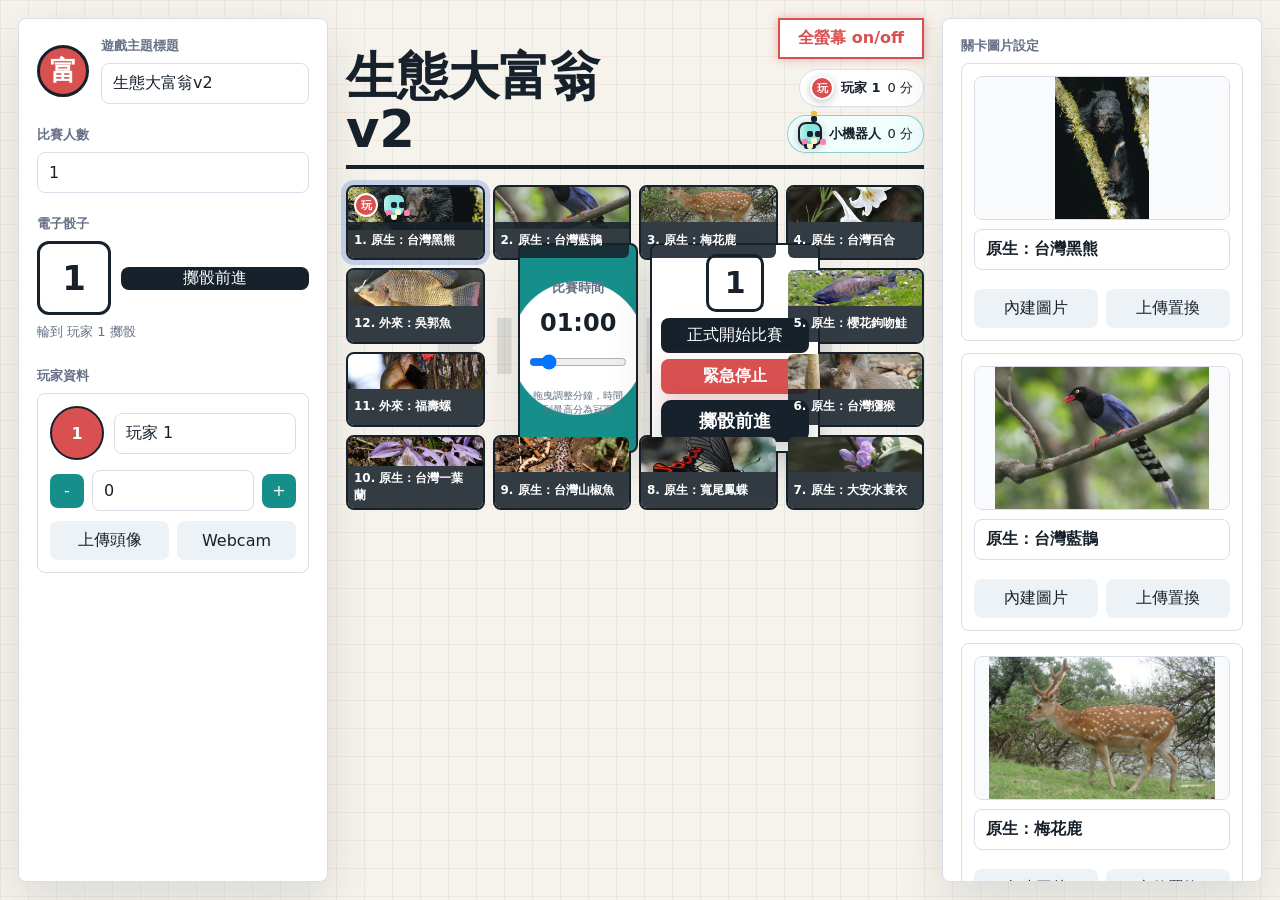
==== v2/index.html @ 262078e8 "Add mechanical robot step sound" ====
<!doctype html>
<html lang="zh-Hant">
  <head>
    <meta charset="UTF-8" />
    <meta name="viewport" content="width=device-width, initial-scale=1.0" />
    <title>生態大富翁v2</title>
    <link rel="stylesheet" href="styles.css?v=20260528-v2-robot-sound" />
  </head>
  <body>
    <div class="app">
      <aside class="setup-panel">
        <div class="title-row">
          <span class="mark">富</span>
          <div>
            <label for="gameTitle">遊戲主題標題</label>
            <input id="gameTitle" type="text" value="生態大富翁v2" maxlength="24" />
          </div>
        </div>

        <div class="control-block">
          <label for="playerCount">比賽人數</label>
          <input id="playerCount" type="number" min="1" max="8" value="1" />
        </div>

        <div class="control-block">
          <label>電子骰子</label>
          <div class="dice-box">
            <div id="diceFace" class="dice-face">1</div>
            <button id="rollDice" type="button">擲骰前進</button>
          </div>
          <p id="turnText" class="hint">輪到第 1 位玩家</p>
        </div>

        <div class="control-block">
          <div class="section-heading">玩家資料</div>
          <div id="playersList" class="players-list"></div>
        </div>
      </aside>

      <main class="game-area">
        <header class="game-header">
          <h1 id="displayTitle">生態大富翁v2</h1>
          <div class="game-header-tools">
            <button id="fullscreenToggle" class="fullscreen-toggle" type="button">全螢幕 on/off</button>
            <div id="leaderboard" class="leaderboard"></div>
          </div>
        </header>

        <section id="board" class="board" aria-label="大富翁棋盤">
          <div class="match-control" aria-label="比賽控制">
            <div class="timer-wheel" id="timerWheel">
              <label for="matchMinutes">比賽時間</label>
              <strong id="timerText">01:00</strong>
              <input id="matchMinutes" type="range" min="1" max="30" value="1" />
              <span id="timerHint">拖曳調整分鐘，時間到最高分為冠軍</span>
            </div>
            <div class="center-dice">
              <div id="centerDiceFace" class="center-dice-face">1</div>
              <button id="startMatch" type="button">正式開始比賽</button>
              <button id="emergencyStop" type="button">緊急停止</button>
              <button id="centerRollDice" type="button">擲骰前進</button>
            </div>
          </div>
        </section>
      </main>

      <aside class="stage-panel">
        <div class="section-heading">關卡圖片設定</div>
        <div id="stageEditor" class="stage-editor"></div>
      </aside>
    </div>

    <dialog id="cameraDialog">
      <div class="camera-panel">
        <div class="dialog-title">拍攝玩家大頭照</div>
        <video id="cameraPreview" autoplay playsinline></video>
        <canvas id="avatarCanvas" width="240" height="240"></canvas>
        <div class="dialog-actions">
          <button id="closeCamera" type="button">取消</button>
          <button id="captureAvatar" type="button">拍照使用</button>
        </div>
      </div>
    </dialog>

    <script src="app.js?v=20260528-v2-robot-sound"></script>
  </body>
</html>
---- v2/styles.css ----
:root {
  --ink: #17212b;
  --muted: #667085;
  --line: #d8dee8;
  --paper: #fffdf8;
  --panel: #ffffff;
  --teal: #168f8b;
  --red: #d85050;
  --yellow: #f3bd32;
  --green: #3f9f67;
  --blue: #3f72d8;
  --shadow: 0 18px 50px rgba(22, 33, 43, 0.12);
}

* {
  box-sizing: border-box;
}

body {
  margin: 0;
  min-height: 100vh;
  color: var(--ink);
  font-family: "Microsoft JhengHei", "PingFang TC", system-ui, sans-serif;
  background:
    linear-gradient(90deg, rgba(22, 143, 139, 0.08) 1px, transparent 1px),
    linear-gradient(rgba(216, 80, 80, 0.08) 1px, transparent 1px),
    #f6f3ec;
  background-size: 28px 28px;
}

button,
input,
select {
  font: inherit;
}

button {
  border: 0;
  border-radius: 8px;
  color: #fff;
  background: var(--ink);
  cursor: pointer;
}

button:hover {
  filter: brightness(1.08);
}

label,
.section-heading,
.dialog-title {
  display: block;
  margin-bottom: 8px;
  color: var(--muted);
  font-size: 13px;
  font-weight: 700;
}

input,
select {
  width: 100%;
  border: 1px solid var(--line);
  border-radius: 8px;
  padding: 10px 11px;
  color: var(--ink);
  background: #fff;
}

.app {
  display: grid;
  grid-template-columns: minmax(240px, 310px) minmax(0, 1fr) minmax(260px, 320px);
  gap: 18px;
  min-height: 100vh;
  padding: 18px;
}

.setup-panel,
.stage-panel {
  min-width: 0;
  overflow: auto;
  max-height: calc(100vh - 36px);
  border: 1px solid var(--line);
  border-radius: 8px;
  padding: 18px;
  background: var(--panel);
  box-shadow: var(--shadow);
}

.title-row {
  display: grid;
  grid-template-columns: 52px 1fr;
  gap: 12px;
  align-items: center;
}

.mark {
  display: grid;
  place-items: center;
  width: 52px;
  height: 52px;
  border: 3px solid var(--ink);
  border-radius: 50%;
  color: #fff;
  font-size: 27px;
  font-weight: 900;
  background: var(--red);
}

.control-block {
  margin-top: 22px;
}

.stepper {
  display: grid;
  grid-template-columns: 42px 1fr 42px;
  gap: 8px;
}

.dice-box {
  display: grid;
  grid-template-columns: 74px 1fr;
  gap: 10px;
  align-items: center;
}

.dice-face {
  display: grid;
  place-items: center;
  aspect-ratio: 1;
  border: 3px solid var(--ink);
  border-radius: 12px;
  font-size: 34px;
  font-weight: 900;
  background: #fff;
}

.dice-face.rolling,
.center-dice-face.rolling {
  animation: diceRolling 0.14s linear infinite;
}

.dice-face.result-pop,
.center-dice-face.result-pop {
  animation: diceResultPop 0.38s ease-out;
}

.hint {
  min-height: 22px;
  margin: 8px 0 0;
  color: var(--muted);
  font-size: 13px;
}

.players-list,
.stage-editor {
  display: grid;
  gap: 12px;
}

.player-card,
.stage-card {
  min-width: 0;
  border: 1px solid var(--line);
  border-radius: 8px;
  padding: 12px;
  background: #fff;
}

.player-top {
  display: grid;
  grid-template-columns: 54px 1fr;
  gap: 10px;
  align-items: center;
}

.avatar {
  display: grid;
  place-items: center;
  width: 54px;
  height: 54px;
  overflow: hidden;
  border: 2px solid var(--ink);
  border-radius: 50%;
  color: #fff;
  font-weight: 900;
  background: var(--blue);
}

.avatar img {
  width: 100%;
  height: 100%;
  object-fit: cover;
  object-position: center 32%;
}

.player-actions,
.score-row,
.image-actions {
  display: grid;
  grid-template-columns: minmax(0, 1fr) minmax(0, 1fr);
  gap: 8px;
  margin-top: 10px;
}

.player-actions button,
.image-actions button {
  padding: 9px;
  color: var(--ink);
  background: #edf2f7;
}

.score-row {
  grid-template-columns: 34px 1fr 34px;
  align-items: center;
}

.score-row button {
  height: 34px;
  background: var(--teal);
}

.game-area {
  display: grid;
  grid-template-rows: auto 1fr;
  gap: 16px;
  min-width: 0;
}

.game-header {
  display: flex;
  gap: 16px;
  align-items: end;
  justify-content: space-between;
  min-height: 78px;
  border-bottom: 4px solid var(--ink);
}

.game-header-tools {
  display: grid;
  gap: 10px;
  justify-items: end;
  margin-bottom: 12px;
}

.fullscreen-toggle {
  border: 2px solid var(--red);
  border-radius: 0;
  padding: 8px 18px;
  color: var(--red);
  font-weight: 900;
  background: #fff;
  box-shadow: 0 0 10px rgba(216, 80, 80, 0.38);
}

body.fullscreen-mode .app {
  grid-template-columns: minmax(0, 1fr);
  min-height: 100vh;
  padding: 18px;
}

body.fullscreen-mode .setup-panel,
body.fullscreen-mode .stage-panel {
  display: none;
}

body.fullscreen-mode .game-area {
  width: min(100%, calc((100vh - 132px) * 16 / 9));
  justify-self: center;
}

body.fullscreen-mode .board {
  width: min(100%, calc((100vh - 132px) * 16 / 9));
  max-width: none;
  max-height: calc(100vh - 132px);
}

h1 {
  margin: 0 0 8px;
  font-size: clamp(28px, 4vw, 54px);
  line-height: 1.05;
}

.leaderboard {
  display: flex;
  flex-wrap: wrap;
  gap: 8px;
  justify-content: flex-end;
}

.leader-pill {
  display: flex;
  gap: 7px;
  align-items: center;
  border: 1px solid var(--line);
  border-radius: 999px;
  padding: 6px 10px;
  font-size: 13px;
  background: #fff;
}

.leader-pill.rank-up {
  border-color: rgba(243, 189, 50, 0.9);
  box-shadow: 0 0 0 3px rgba(243, 189, 50, 0.2);
  animation: leaderboardJump 0.56s ease-out;
}

.leader-pill.champion {
  border-color: var(--yellow);
  box-shadow: 0 0 0 3px rgba(243, 189, 50, 0.22);
}

.champion-gif {
  display: inline-grid;
  place-items: center;
  border-radius: 999px;
  padding: 3px 8px;
  color: #6b3d00;
  font-size: 12px;
  font-weight: 900;
  background: linear-gradient(135deg, #ffe27a, #fff6c7, #f3bd32);
  animation: crownPulse 0.9s ease-in-out infinite alternate;
}

.match-control {
  position: relative;
  z-index: 1;
  display: grid;
  grid-template-columns: minmax(120px, 170px) minmax(170px, 240px);
  gap: 12px;
  align-items: stretch;
  grid-column: 2 / 4;
  grid-row: 2 / 4;
  place-self: center;
  max-width: 430px;
  width: min(82%, 430px);
}

.timer-wheel,
.center-dice {
  display: grid;
  gap: 6px;
  align-content: center;
  justify-items: center;
  border: 2px solid var(--ink);
  border-radius: 8px;
  padding: 9px;
  background: #fff;
  box-shadow: var(--shadow);
}

.timer-wheel {
  --timer-angle: 360deg;
  background:
    radial-gradient(circle at center, #fff 0 56%, transparent 57%),
    conic-gradient(var(--teal) var(--timer-angle), #edf2f7 0);
}

.timer-wheel.danger {
  background:
    radial-gradient(circle at center, #fff 0 56%, transparent 57%),
    conic-gradient(var(--red) var(--timer-angle), #fde8e8 0);
  box-shadow: 0 0 0 4px rgba(216, 80, 80, 0.16), var(--shadow);
}

.timer-wheel.critical {
  animation: dangerPulse 0.72s ease-in-out infinite alternate;
}

.timer-wheel strong {
  font-size: 24px;
  line-height: 1;
}

.timer-wheel input {
  width: min(150px, 100%);
}

.timer-wheel span {
  color: var(--muted);
  font-size: 10px;
  text-align: center;
}

.center-dice-face {
  display: grid;
  place-items: center;
  width: 58px;
  height: 58px;
  border: 3px solid var(--ink);
  border-radius: 10px;
  color: var(--ink);
  font-size: 30px;
  font-weight: 900;
  background: #fff;
}

.center-dice button {
  width: 100%;
  padding: 7px 10px;
}

#centerRollDice {
  min-height: 42px;
  border-radius: 10px;
  font-size: 18px;
  font-weight: 900;
  background: var(--ink);
  box-shadow: 0 10px 24px rgba(23, 33, 43, 0.22);
}

#centerRollDice:disabled {
  background: var(--ink);
}

#emergencyStop {
  color: #fff;
  font-weight: 900;
  background: var(--red);
  box-shadow: 0 10px 24px rgba(216, 80, 80, 0.28);
}

#emergencyStop:disabled {
  background: var(--red);
}

.center-dice button:disabled {
  cursor: not-allowed;
  opacity: 1;
  filter: none;
}

.board {
  position: relative;
  display: grid;
  grid-template-columns: repeat(4, minmax(0, 1fr));
  grid-template-rows: repeat(4, minmax(74px, 1fr));
  gap: 8px;
  align-self: start;
  aspect-ratio: 16 / 9;
  width: 100%;
  max-width: min(100%, calc((100vh - 170px) * 16 / 9));
  min-height: 0;
  max-height: calc(100vh - 170px);
  justify-self: center;
}

.board::before {
  content: "RICHMAN";
  grid-column: 2 / 4;
  grid-row: 2 / 4;
  place-self: center;
  color: rgba(23, 33, 43, 0.1);
  font-size: clamp(38px, 6vw, 82px);
  font-weight: 900;
  letter-spacing: 0;
  pointer-events: none;
}

.tile {
  position: relative;
  display: grid;
  grid-template-rows: minmax(0, 1fr) auto;
  align-self: stretch;
  min-width: 0;
  min-height: 0;
  overflow: hidden;
  border: 2px solid var(--ink);
  border-radius: 8px;
  background: var(--paper);
}

.tile.start {
  background: #ffe8b2;
}

.tile.special {
  box-shadow: inset 0 0 0 4px rgba(255, 255, 255, 0.58);
}

.tile.special::after {
  content: "";
  position: absolute;
  z-index: 0;
  inset: 0;
  pointer-events: none;
  background: linear-gradient(135deg, rgba(255, 255, 255, 0.32), transparent 38%);
}

.tile > * {
  position: relative;
  z-index: 1;
}

.tile.blind-box {
  border-color: #e46a92;
  background: #fff7fb;
  box-shadow:
    inset 0 0 0 4px rgba(255, 255, 255, 0.68),
    0 0 0 4px rgba(228, 106, 146, 0.18),
    0 14px 32px rgba(228, 106, 146, 0.16);
}

.tile.blind-box::before {
  content: "";
  position: absolute;
  z-index: 1;
  inset: 0;
  pointer-events: none;
  background:
    radial-gradient(circle at 50% 42%, rgba(255, 255, 255, 0.72), transparent 31%),
    radial-gradient(circle at 21% 18%, rgba(255, 255, 255, 0.66), transparent 16%),
    radial-gradient(circle at 82% 24%, rgba(243, 189, 50, 0.5), transparent 15%),
    linear-gradient(135deg, rgba(228, 106, 146, 0.22), transparent 52%);
  animation: blindBoxGlow 1.45s ease-in-out infinite alternate;
}

.tile.blind-box::after {
  content: "";
  position: absolute;
  z-index: 2;
  inset: 10px;
  pointer-events: none;
  border-radius: 12px;
  background:
    radial-gradient(circle at 24% 26%, #fff6c7 0 3px, transparent 4px),
    radial-gradient(circle at 72% 20%, #ffffff 0 3px, transparent 4px),
    radial-gradient(circle at 76% 64%, #ffe0ef 0 4px, transparent 5px),
    radial-gradient(circle at 31% 72%, #ffffff 0 2px, transparent 3px);
  opacity: 0.82;
  animation: blindBoxSparkles 1.35s ease-in-out infinite alternate;
}

.tile.active {
  outline: 5px solid rgba(63, 114, 216, 0.26);
}

.tile.landing {
  transform: scale(1.04);
  box-shadow: 0 0 0 6px rgba(243, 189, 50, 0.24), 0 14px 34px rgba(243, 189, 50, 0.34);
  animation: landingFlash 0.65s ease-out;
}

.tile.landing .tile-name {
  background: linear-gradient(90deg, rgba(243, 189, 50, 0.98), rgba(216, 80, 80, 0.9));
}

.tile img {
  width: 100%;
  height: 100%;
  min-height: 0;
  object-fit: cover;
  object-position: center center;
  background: #111827;
  transition: transform 0.2s ease;
}

.tile-name {
  position: relative;
  z-index: 4;
  display: grid;
  grid-template-columns: minmax(0, 1fr) auto;
  gap: 5px;
  align-items: center;
  min-height: 36px;
  padding: 4px 6px;
  color: #fff;
  font-size: 12px;
  font-weight: 800;
  background: rgba(23, 33, 43, 0.88);
}

.tile-badge {
  display: inline-flex;
  align-items: center;
  justify-content: center;
  gap: 4px;
  min-width: 34px;
  border-radius: 999px;
  padding: 3px 7px;
  color: var(--ink);
  font-size: 11px;
  line-height: 1;
  background: #fff;
}

.tile-badge.blind {
  color: #7a2450;
  border: 1px solid rgba(255, 255, 255, 0.72);
  background: linear-gradient(135deg, #ffe0ef, #fff6c7);
  box-shadow: 0 4px 12px rgba(122, 36, 80, 0.18);
}

.tile-badge.blind::before {
  content: "";
  width: 4px;
  height: 4px;
  flex: 0 0 auto;
  background: #fff6c7;
  image-rendering: pixelated;
  box-shadow:
    0 -8px 0 #fff6c7,
    -4px -4px 0 #fff6c7,
    4px -4px 0 #fff6c7,
    -8px 0 0 #7a2450,
    -4px 0 0 #e46a92,
    0 0 0 #fff6c7,
    4px 0 0 #e46a92,
    8px 0 0 #7a2450,
    -8px 4px 0 #7a2450,
    -4px 4px 0 #e46a92,
    0 4px 0 #fff6c7,
    4px 4px 0 #e46a92,
    8px 4px 0 #7a2450,
    -4px 8px 0 #7a2450,
    0 8px 0 #7a2450,
    4px 8px 0 #7a2450;
  animation: pixelBlindBoxGif 0.72s steps(2, end) infinite;
}

.tokens {
  position: absolute;
  z-index: 5;
  top: 6px;
  left: 6px;
  right: 6px;
  display: flex;
  flex-wrap: wrap;
  gap: 4px;
}

.token {
  position: relative;
  z-index: 1;
  display: grid;
  place-items: center;
  width: 24px;
  height: 24px;
  border: 2px solid #fff;
  border-radius: 50%;
  color: #fff;
  font-size: 11px;
  font-weight: 900;
  box-shadow: 0 2px 8px rgba(0, 0, 0, 0.24);
}

.token.robot-token {
  display: inline-flex;
  align-items: center;
  justify-content: center;
  overflow: visible;
  border-color: var(--ink);
  border-width: 2px;
  border-radius: 8px;
  color: transparent;
  font-size: 0;
  image-rendering: pixelated;
  background:
    linear-gradient(90deg, rgba(255, 255, 255, 0.46), transparent 36%),
    #8de5df !important;
  box-shadow:
    inset 0 -3px 0 rgba(31, 126, 124, 0.24),
    0 2px 8px rgba(0, 0, 0, 0.24);
}

.token.robot-token::before {
  content: "";
  width: 6px;
  height: 6px;
  border-radius: 2px;
  background: var(--ink);
  box-shadow:
    8px 0 0 var(--ink),
    -5px 8px 0 #ff7fb3,
    13px 8px 0 #ff7fb3,
    4px 7px 0 #fff6c7,
    4px -15px 0 var(--ink),
    4px -20px 0 #f4be37;
  animation: robotFaceGif 1.2s steps(2, end) infinite;
}

.token.robot-token::after {
  content: "";
  position: absolute;
  left: 7px;
  right: 7px;
  bottom: -5px;
  height: 5px;
  border-radius: 0 0 4px 4px;
  background: #fff6c7;
  box-shadow:
    -3px 0 0 var(--ink),
    3px 0 0 var(--ink);
}

.token.walking {
  animation: tokenWalk 0.26s ease-in-out infinite alternate;
}

.token.robot-token.walking {
  animation: robotTokenWalk 0.34s steps(2, end) infinite;
}

.leader-pill.robot-leader {
  border-color: rgba(22, 143, 139, 0.44);
  background: #f0fffd;
}

.leader-pill.robot-leader .robot-token {
  animation: leaderboardRobotGif 0.82s steps(2, end) infinite;
}

.champion-spotlight {
  position: absolute;
  z-index: 5;
  inset: 0;
  display: grid;
  place-items: center;
  pointer-events: none;
  background: radial-gradient(circle at center, rgba(255, 255, 255, 0.84), rgba(255, 255, 255, 0.18) 46%, transparent 68%);
  animation: championSpotlightFade 3.8s ease-in-out forwards;
}

.event-card-layer {
  position: absolute;
  z-index: 6;
  inset: 0;
  display: grid;
  place-items: center;
  pointer-events: none;
  background: radial-gradient(circle at center, rgba(255, 255, 255, 0.78), rgba(255, 255, 255, 0.18) 50%, transparent 70%);
}

.event-card-layer.leaving {
  animation: eventLayerExit 0.26s ease-in forwards;
}

.event-card {
  display: grid;
  gap: 8px;
  justify-items: center;
  width: min(78%, 360px);
  border: 4px solid var(--ink);
  border-radius: 8px;
  padding: 20px 22px;
  color: var(--ink);
  text-align: center;
  background: #fff;
  box-shadow: 0 24px 60px rgba(23, 33, 43, 0.28);
  animation: eventCardFlip 0.52s cubic-bezier(0.2, 1.2, 0.28, 1) both;
}

.event-card-layer.bonus .event-card,
.event-card-layer.lucky .event-card {
  background: linear-gradient(135deg, #fff8cc, #fff, #dff8eb);
}

.event-card-layer.trap .event-card {
  background: linear-gradient(135deg, #ffe3e3, #fff, #f7d7d7);
}

.event-card-layer.swap .event-card,
.event-card-layer.mystery .event-card {
  background: linear-gradient(135deg, #e6fbfb, #fff, #eaf0ff);
}

.event-card span {
  border-radius: 999px;
  padding: 4px 10px;
  color: #fff;
  font-size: 12px;
  font-weight: 900;
  background: var(--ink);
}

.event-card strong {
  font-size: clamp(25px, 4vw, 42px);
  line-height: 1.05;
}

.event-card p,
.champion-card p {
  margin: 0;
  color: var(--muted);
  font-size: 14px;
  font-weight: 800;
}

.champion-card {
  position: relative;
  display: grid;
  gap: 10px;
  justify-items: center;
  min-width: 230px;
  border: 4px solid var(--ink);
  border-radius: 8px;
  padding: 20px 26px;
  color: var(--ink);
  background: linear-gradient(135deg, #fff8cc, #ffffff 48%, #ffe27a);
  box-shadow: 0 24px 60px rgba(23, 33, 43, 0.28);
  animation: championCardPop 0.72s cubic-bezier(0.2, 1.4, 0.32, 1) both;
}

.champion-card.winner-bounce {
  animation:
    championCardPop 0.72s cubic-bezier(0.2, 1.4, 0.32, 1) both,
    winnerCardBounce 1.25s ease-in-out 0.72s 2;
}

.winner-badge {
  position: absolute;
  top: -22px;
  right: -22px;
  display: grid;
  place-items: center;
  width: 74px;
  height: 74px;
  border: 4px solid #fff;
  border-radius: 50%;
  color: #6b3d00;
  font-size: 17px;
  font-weight: 900;
  background: radial-gradient(circle at 36% 28%, #fff8cc, #ffd34f 58%, #f3a536);
  box-shadow: 0 12px 30px rgba(243, 165, 54, 0.38);
  animation: winnerBadgeBounce 0.84s cubic-bezier(0.2, 1.55, 0.34, 1) 0.38s both;
}

.winner-confetti {
  position: absolute;
  inset: -24px;
  pointer-events: none;
}

.winner-confetti i {
  position: absolute;
  width: 10px;
  height: 24px;
  border-radius: 3px;
  background: var(--red);
  animation: winnerConfettiFly 1.2s ease-out 0.35s both;
}

.winner-confetti i:nth-child(1) {
  top: 18px;
  left: 18px;
  background: var(--yellow);
  --tx: -44px;
  --ty: -34px;
  --rot: -38deg;
}

.winner-confetti i:nth-child(2) {
  top: 46px;
  right: 10px;
  background: var(--teal);
  --tx: 48px;
  --ty: -18px;
  --rot: 44deg;
}

.winner-confetti i:nth-child(3) {
  bottom: 38px;
  left: 8px;
  background: var(--blue);
  --tx: -42px;
  --ty: 28px;
  --rot: 62deg;
}

.winner-confetti i:nth-child(4) {
  right: 32px;
  bottom: 14px;
  background: var(--green);
  --tx: 36px;
  --ty: 34px;
  --rot: -54deg;
}

.winner-confetti i:nth-child(5) {
  top: -4px;
  left: 48%;
  background: #e46a92;
  --tx: -12px;
  --ty: -48px;
  --rot: 86deg;
}

.winner-confetti i:nth-child(6) {
  bottom: -6px;
  left: 55%;
  background: var(--yellow);
  --tx: 16px;
  --ty: 46px;
  --rot: -82deg;
}

.champion-label {
  color: #8a5b00;
  font-size: 13px;
  font-weight: 900;
  letter-spacing: 0.08em;
}

.champion-avatar {
  display: grid;
  place-items: center;
  width: 88px;
  height: 88px;
  overflow: hidden;
  border: 4px solid #fff;
  border-radius: 50%;
  color: #fff;
  font-size: 38px;
  font-weight: 900;
  box-shadow: 0 0 0 4px rgba(243, 189, 50, 0.56);
}

.champion-avatar img {
  width: 100%;
  height: 100%;
  object-fit: cover;
  object-position: center 32%;
}

.champion-card strong {
  font-size: 28px;
  line-height: 1.1;
}

.champion-card > span {
  font-size: 18px;
  font-weight: 900;
}

@keyframes tokenWalk {
  from {
    transform: translateY(0) scale(1);
  }

  to {
    transform: translateY(-7px) scale(1.08);
  }
}

@keyframes robotTokenWalk {
  0% {
    transform: translateY(0) translateX(0) scale(1);
  }

  25% {
    transform: translateY(-4px) translateX(1px) scale(1.04);
  }

  50% {
    transform: translateY(0) translateX(0) scale(1);
  }

  75% {
    transform: translateY(-4px) translateX(-1px) scale(1.04);
  }

  100% {
    transform: translateY(0) translateX(0) scale(1);
  }
}

@keyframes leaderboardRobotGif {
  0%,
  100% {
    transform: translateY(0) rotate(-2deg) scale(1);
  }

  50% {
    transform: translateY(-4px) rotate(2deg) scale(1.08);
  }
}

@keyframes robotFaceGif {
  0%,
  84%,
  100% {
    transform: scaleY(1);
    filter: brightness(1);
  }

  88% {
    transform: scaleY(0.42);
    filter: brightness(1.15);
  }
}

@keyframes blindBoxGlow {
  from {
    opacity: 0.72;
    filter: saturate(1) brightness(1);
  }

  to {
    opacity: 1;
    filter: saturate(1.25) brightness(1.08);
  }
}

@keyframes blindBoxSparkles {
  from {
    transform: scale(0.98) rotate(-1deg);
    opacity: 0.48;
  }

  to {
    transform: scale(1.04) rotate(1deg);
    opacity: 0.95;
  }
}

@keyframes pixelBlindBoxGif {
  0%,
  100% {
    transform: translateY(0);
  }

  50% {
    transform: translateY(-2px);
  }
}

@keyframes championCardPop {
  from {
    transform: translateY(20px) scale(0.72);
    opacity: 0;
  }

  to {
    transform: translateY(0) scale(1);
    opacity: 1;
  }
}

@keyframes championSpotlightFade {
  0% {
    opacity: 0;
  }

  14%,
  82% {
    opacity: 1;
  }

  100% {
    opacity: 0;
  }
}

@keyframes winnerCardBounce {
  0%,
  100% {
    transform: translateY(0) scale(1);
  }

  28% {
    transform: translateY(-18px) scale(1.06);
  }

  56% {
    transform: translateY(5px) scale(0.98);
  }

  74% {
    transform: translateY(-7px) scale(1.02);
  }
}

@keyframes winnerBadgeBounce {
  0% {
    transform: translateY(18px) rotate(12deg) scale(0.2);
    opacity: 0;
  }

  62% {
    transform: translateY(-8px) rotate(-8deg) scale(1.18);
    opacity: 1;
  }

  100% {
    transform: translateY(0) rotate(5deg) scale(1);
    opacity: 1;
  }
}

@keyframes winnerConfettiFly {
  0% {
    transform: translate(0, 0) rotate(0) scale(0.4);
    opacity: 0;
  }

  18% {
    opacity: 1;
  }

  100% {
    transform: translate(var(--tx), var(--ty)) rotate(var(--rot)) scale(1);
    opacity: 0;
  }
}

@keyframes eventCardFlip {
  from {
    transform: rotateY(78deg) translateY(16px) scale(0.86);
    opacity: 0;
  }

  to {
    transform: rotateY(0) translateY(0) scale(1);
    opacity: 1;
  }
}

@keyframes eventLayerExit {
  to {
    opacity: 0;
    transform: scale(1.04);
  }
}

@keyframes diceRolling {
  from {
    transform: rotate(-6deg) scale(0.96);
  }

  to {
    transform: rotate(6deg) scale(1.05);
  }
}

@keyframes diceResultPop {
  0% {
    transform: scale(0.92);
    box-shadow: 0 0 0 rgba(243, 189, 50, 0);
  }

  45% {
    transform: scale(1.24);
    box-shadow: 0 0 0 12px rgba(243, 189, 50, 0.2);
  }

  100% {
    transform: scale(1);
    box-shadow: 0 0 0 rgba(243, 189, 50, 0);
  }
}

@keyframes landingFlash {
  0% {
    transform: scale(0.96);
    filter: saturate(1);
  }

  40% {
    transform: scale(1.08);
    filter: saturate(1.24) brightness(1.12);
  }

  100% {
    transform: scale(1.04);
    filter: saturate(1);
  }
}

@keyframes leaderboardJump {
  0% {
    transform: translateY(10px) scale(0.96);
    opacity: 0.7;
  }

  55% {
    transform: translateY(-4px) scale(1.05);
    opacity: 1;
  }

  100% {
    transform: translateY(0) scale(1);
  }
}

@keyframes crownPulse {
  from {
    transform: translateY(0) scale(1);
    filter: brightness(1);
  }

  to {
    transform: translateY(-2px) scale(1.08);
    filter: brightness(1.12);
  }
}

@keyframes dangerPulse {
  from {
    transform: scale(1);
    box-shadow: 0 0 0 4px rgba(216, 80, 80, 0.16), var(--shadow);
  }

  to {
    transform: scale(1.03);
    box-shadow: 0 0 0 9px rgba(216, 80, 80, 0.24), 0 18px 40px rgba(216, 80, 80, 0.24);
  }
}

@keyframes criticalScreenFlash {
  from {
    opacity: 0.35;
  }

  to {
    opacity: 0.8;
  }
}

body.danger-mode .board {
  box-shadow: 0 0 0 5px rgba(216, 80, 80, 0.1);
}

body.critical-mode::after {
  content: "";
  position: fixed;
  inset: 0;
  pointer-events: none;
  box-shadow: inset 0 0 0 12px rgba(216, 80, 80, 0.32);
  animation: criticalScreenFlash 0.45s ease-in-out infinite alternate;
}

.stage-preview {
  width: 100%;
  aspect-ratio: 16 / 9;
  overflow: hidden;
  border: 1px solid var(--line);
  border-radius: 8px;
  background: #f2f4f7;
}

.stage-preview img {
  width: 100%;
  height: 100%;
  object-fit: contain;
  object-position: center center;
  background: #f8fafc;
}

.stage-title {
  margin: 9px 0;
  font-weight: 800;
}

.hidden-file {
  display: none;
}

dialog {
  border: 0;
  border-radius: 8px;
  padding: 0;
  box-shadow: var(--shadow);
}

dialog::backdrop {
  background: rgba(23, 33, 43, 0.5);
}

.camera-panel {
  width: min(92vw, 420px);
  padding: 18px;
  background: #fff;
}

video,
canvas {
  width: 100%;
  border-radius: 8px;
  background: #111827;
}

canvas {
  display: none;
}

.dialog-actions {
  display: flex;
  justify-content: flex-end;
  gap: 8px;
  margin-top: 12px;
}

.dialog-actions button {
  padding: 10px 14px;
}

@media (max-width: 1180px) {
  .app {
    grid-template-columns: 290px 1fr;
  }

  .stage-panel {
    grid-column: 1 / -1;
    max-height: none;
  }

  .stage-editor {
    grid-template-columns: repeat(2, minmax(0, 1fr));
  }
}

@media (max-width: 760px) {
  .app {
    display: block;
    padding: 12px;
  }

  .setup-panel,
  .stage-panel {
    max-height: none;
    margin-bottom: 14px;
  }

  .game-header {
    display: block;
  }

  .leaderboard {
    justify-content: flex-start;
  }

  .match-control {
    grid-template-columns: 1fr;
    grid-column: 1 / -1;
    grid-row: auto;
    max-width: none;
  }

  body.fullscreen-mode .match-control {
    grid-template-columns: minmax(120px, 170px) minmax(170px, 240px);
    grid-column: 2 / 4;
    grid-row: 2 / 4;
    max-width: 430px;
  }

  .board {
    grid-template-columns: repeat(4, minmax(72px, 1fr));
    grid-template-rows: repeat(4, minmax(74px, 1fr));
    min-height: 0;
  }

  .tile {
    min-height: 0;
  }

  .board::before {
    display: none;
  }

  .stage-editor {
    grid-template-columns: 1fr;
  }
}
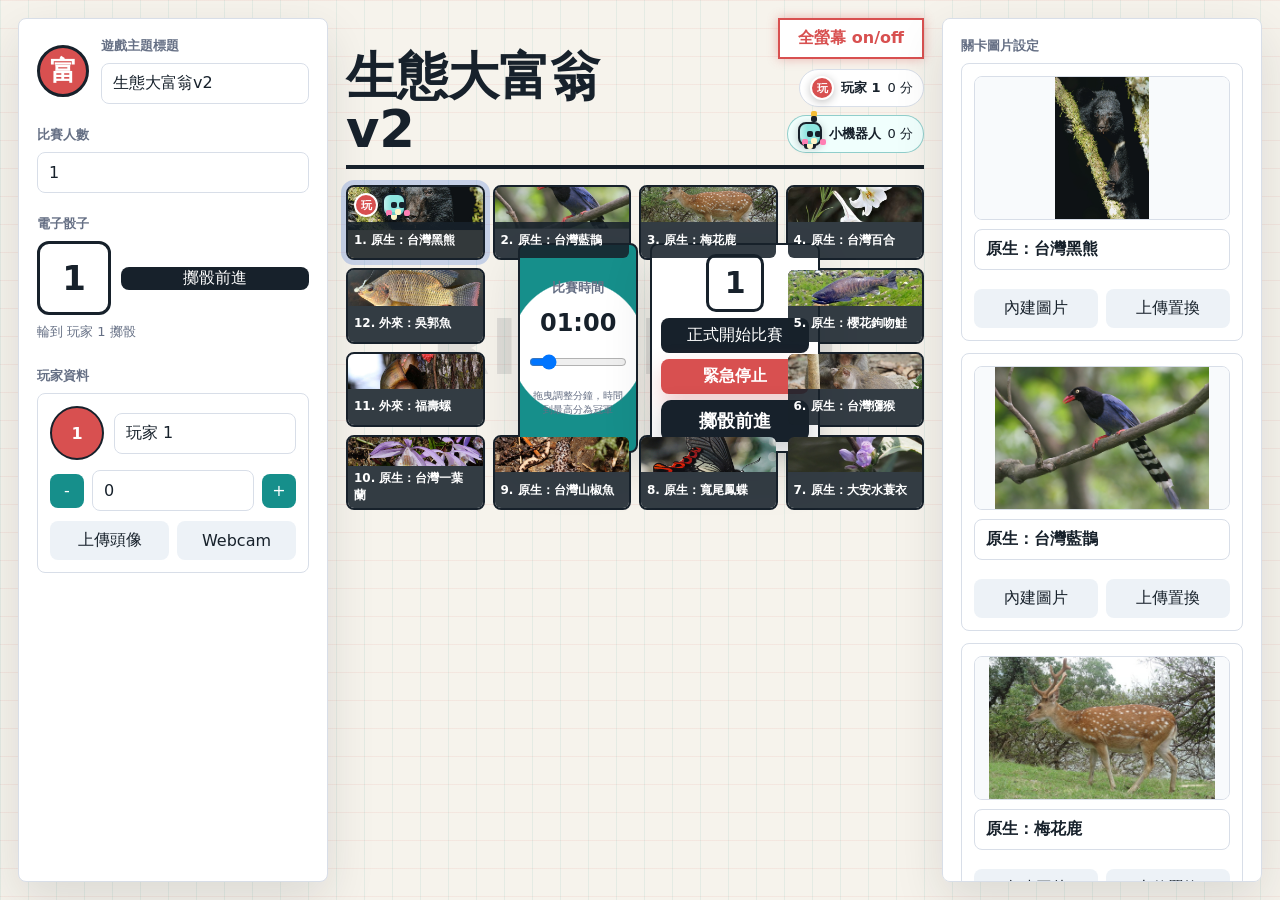
==== commit 79c6ff96: "Shorten v2 robot auto roll delay" ====
--- a/v2/index.html
+++ b/v2/index.html
@@ -4,7 +4,7 @@
     <meta charset="UTF-8" />
     <meta name="viewport" content="width=device-width, initial-scale=1.0" />
     <title>生態大富翁v2</title>
-    <link rel="stylesheet" href="styles.css?v=20260528-v2-robot-sound" />
+    <link rel="stylesheet" href="styles.css?v=20260528-v2-robot-1s" />
   </head>
   <body>
     <div class="app">
@@ -82,6 +82,6 @@
       </div>
     </dialog>
 
-    <script src="app.js?v=20260528-v2-robot-sound"></script>
+    <script src="app.js?v=20260528-v2-robot-1s"></script>
   </body>
 </html>
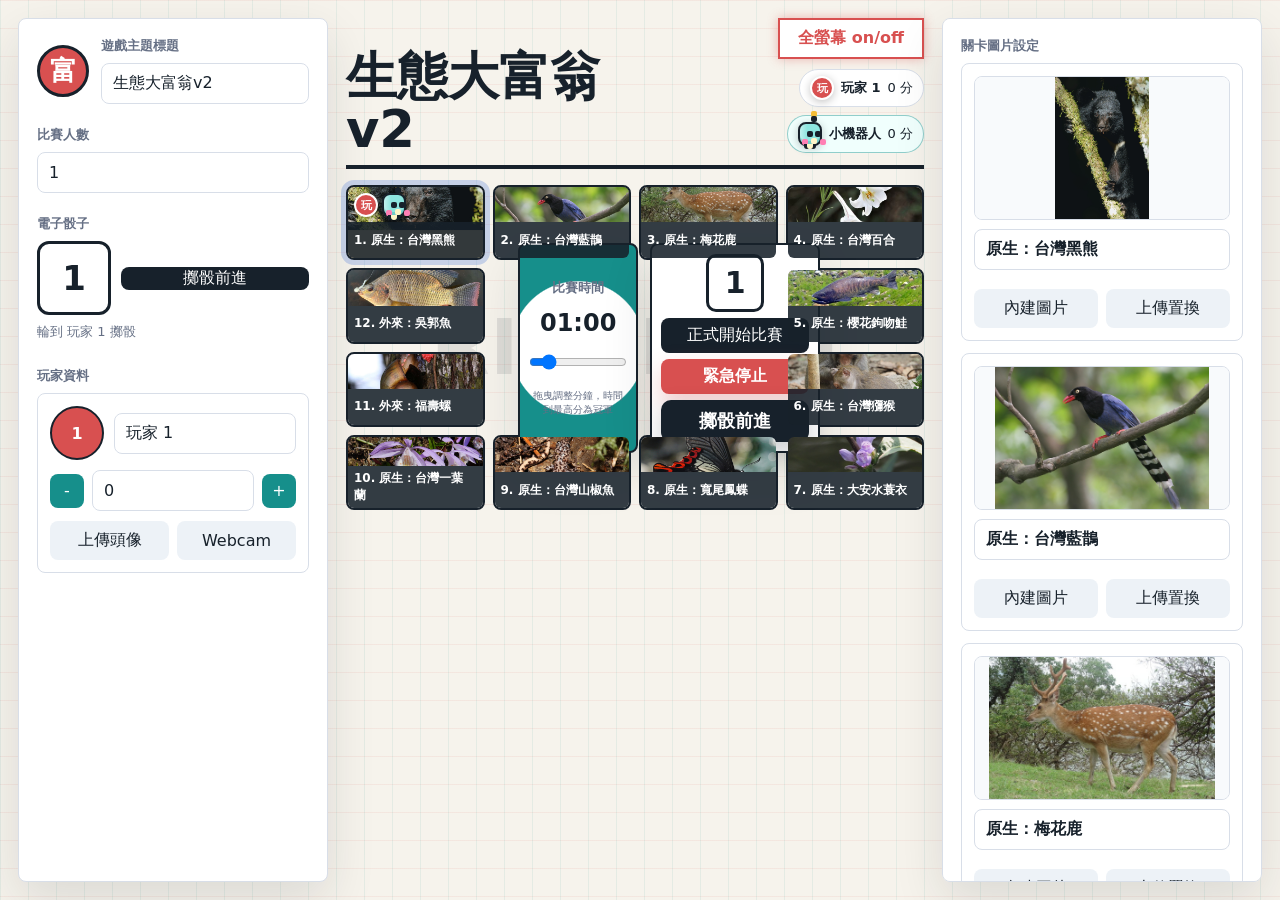
==== commit ef5e3f52: "Center v2 blue magpie photo" ====
--- a/v2/index.html
+++ b/v2/index.html
@@ -4,7 +4,7 @@
     <meta charset="UTF-8" />
     <meta name="viewport" content="width=device-width, initial-scale=1.0" />
     <title>生態大富翁v2</title>
-    <link rel="stylesheet" href="styles.css?v=20260528-v2-robot-1s" />
+    <link rel="stylesheet" href="styles.css?v=20260529-v2-magpie-focus" />
   </head>
   <body>
     <div class="app">
@@ -82,6 +82,6 @@
       </div>
     </dialog>
 
-    <script src="app.js?v=20260528-v2-robot-1s"></script>
+    <script src="app.js?v=20260529-v2-magpie-focus"></script>
   </body>
 </html>
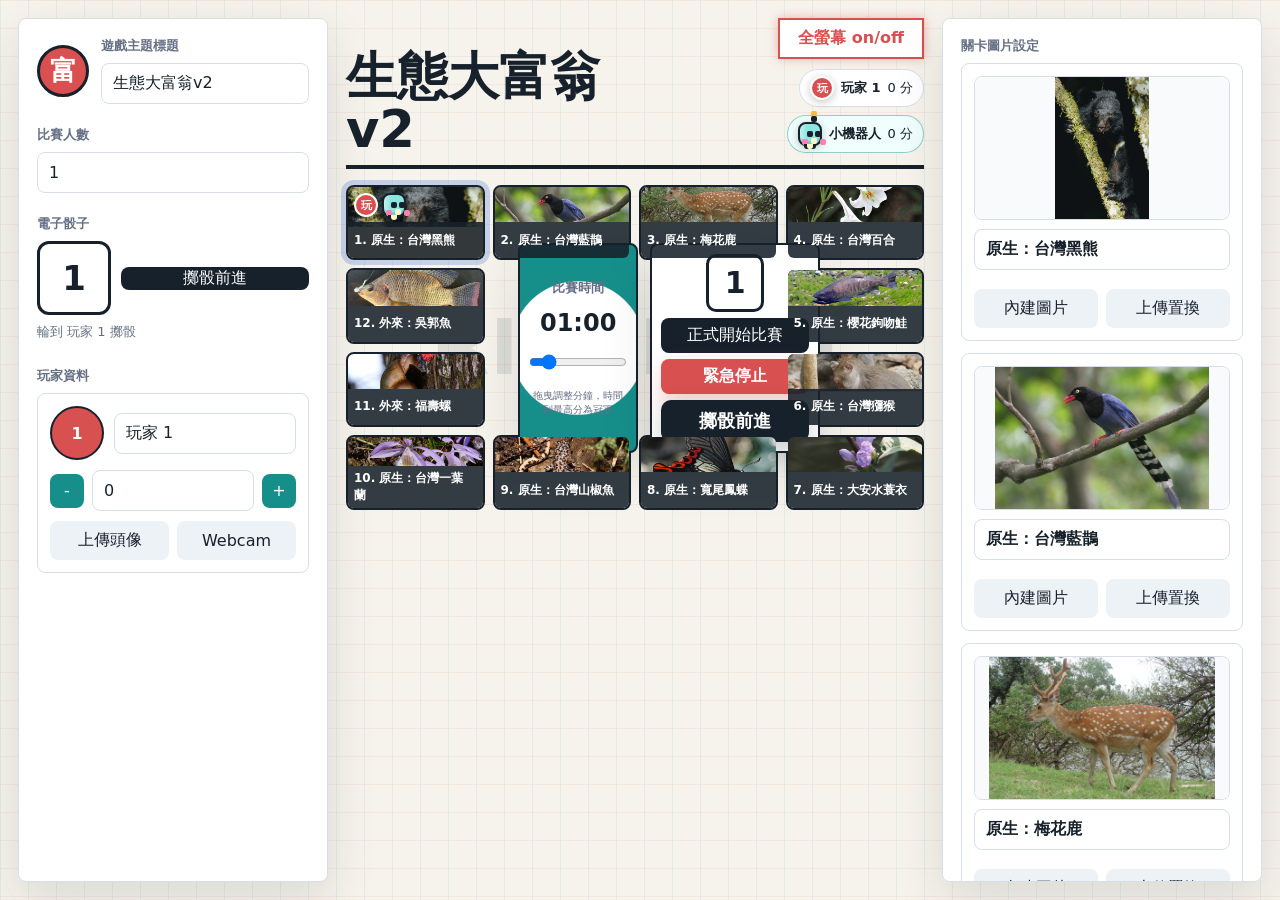
==== commit 28d8ac20: "Focus v2 bear and macaque photos" ====
--- a/v2/index.html
+++ b/v2/index.html
@@ -4,7 +4,7 @@
     <meta charset="UTF-8" />
     <meta name="viewport" content="width=device-width, initial-scale=1.0" />
     <title>生態大富翁v2</title>
-    <link rel="stylesheet" href="styles.css?v=20260529-v2-magpie-focus" />
+    <link rel="stylesheet" href="styles.css?v=20260529-v2-animal-focus" />
   </head>
   <body>
     <div class="app">
@@ -82,6 +82,6 @@
       </div>
     </dialog>
 
-    <script src="app.js?v=20260529-v2-magpie-focus"></script>
+    <script src="app.js?v=20260529-v2-animal-focus"></script>
   </body>
 </html>
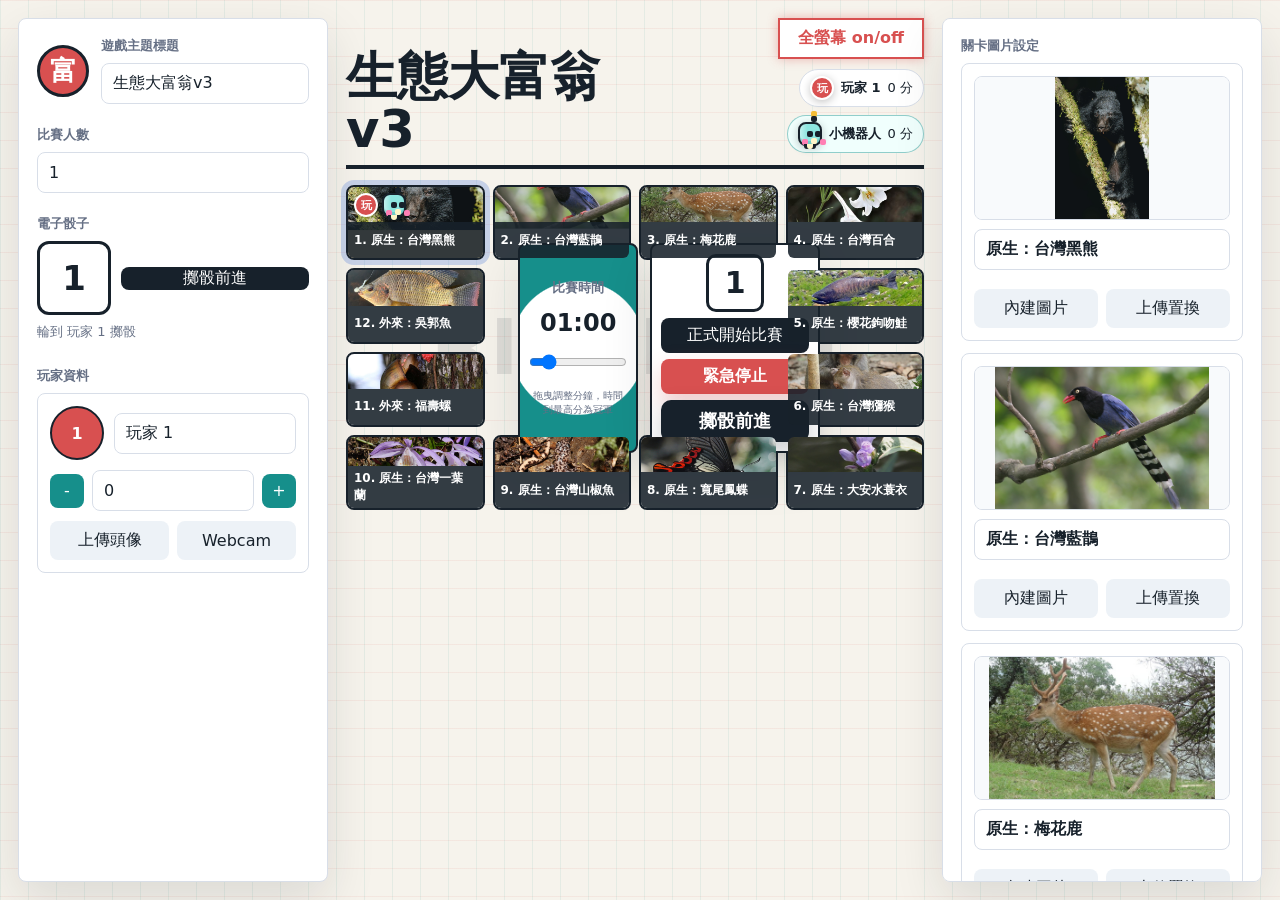
==== commit e77c0d33: "feat: v3 覆蓋到 v2 資料夾" ====
--- a/v2/index.html
+++ b/v2/index.html
@@ -3,8 +3,8 @@
   <head>
     <meta charset="UTF-8" />
     <meta name="viewport" content="width=device-width, initial-scale=1.0" />
-    <title>生態大富翁v2</title>
-    <link rel="stylesheet" href="styles.css?v=20260529-v2-animal-focus" />
+    <title>生態大富翁v3</title>
+    <link rel="stylesheet" href="styles.css?v=20260528-v3-start" />
   </head>
   <body>
     <div class="app">
@@ -13,7 +13,7 @@
           <span class="mark">富</span>
           <div>
             <label for="gameTitle">遊戲主題標題</label>
-            <input id="gameTitle" type="text" value="生態大富翁v2" maxlength="24" />
+            <input id="gameTitle" type="text" value="生態大富翁v3" maxlength="24" />
           </div>
         </div>
 
@@ -39,7 +39,7 @@
 
       <main class="game-area">
         <header class="game-header">
-          <h1 id="displayTitle">生態大富翁v2</h1>
+          <h1 id="displayTitle">生態大富翁v3</h1>
           <div class="game-header-tools">
             <button id="fullscreenToggle" class="fullscreen-toggle" type="button">全螢幕 on/off</button>
             <div id="leaderboard" class="leaderboard"></div>
@@ -82,6 +82,6 @@
       </div>
     </dialog>
 
-    <script src="app.js?v=20260529-v2-animal-focus"></script>
+    <script src="app.js?v=20260528-v3-start"></script>
   </body>
 </html>
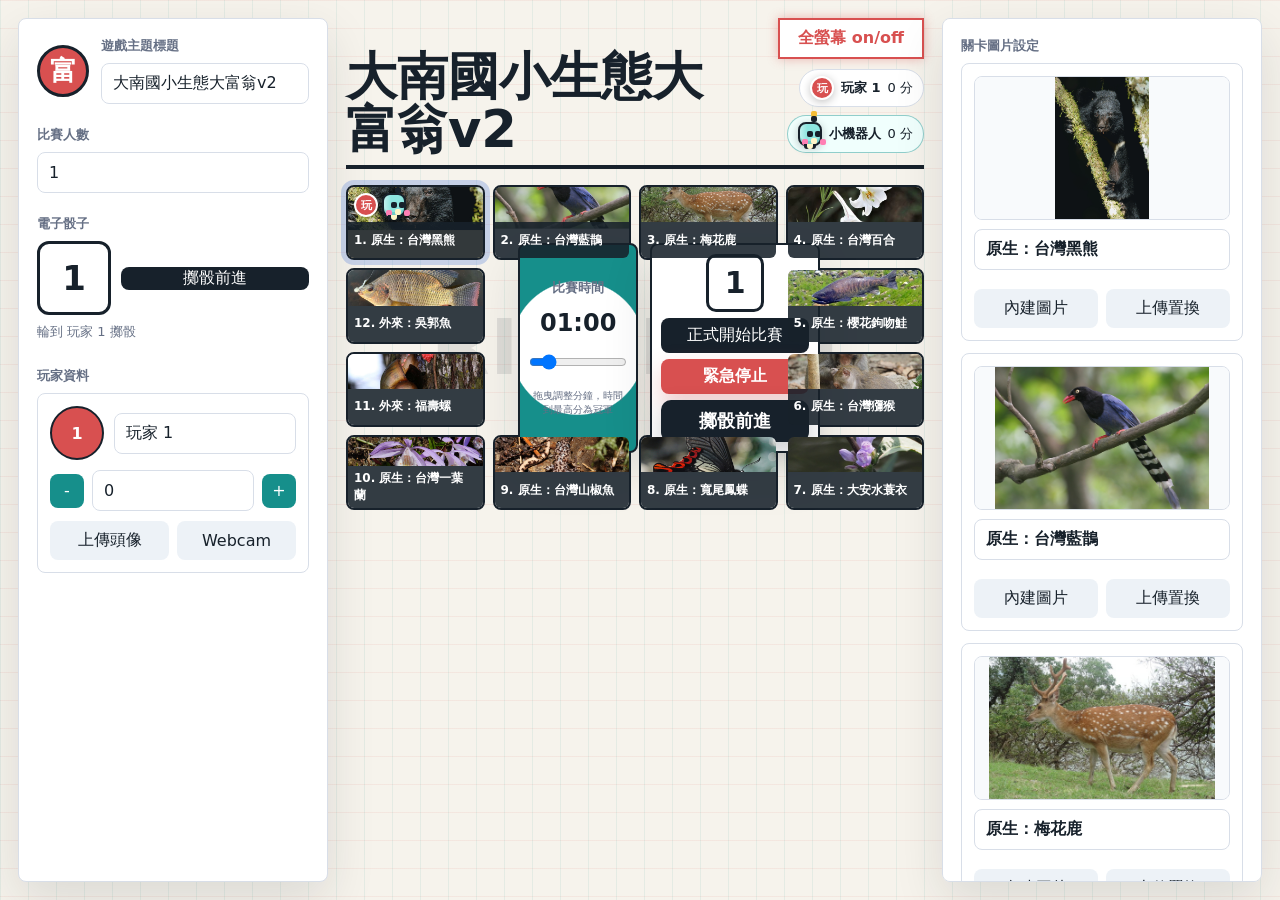
==== commit 595804be: "feat: rename game titles to 大南國小生態大富翁v2" ====
--- a/v2/index.html
+++ b/v2/index.html
@@ -3,7 +3,7 @@
   <head>
     <meta charset="UTF-8" />
     <meta name="viewport" content="width=device-width, initial-scale=1.0" />
-    <title>生態大富翁v3</title>
+    <title>大南國小生態大富翁v2</title>
     <link rel="stylesheet" href="styles.css?v=20260528-v3-start" />
   </head>
   <body>
@@ -13,7 +13,7 @@
           <span class="mark">富</span>
           <div>
             <label for="gameTitle">遊戲主題標題</label>
-            <input id="gameTitle" type="text" value="生態大富翁v3" maxlength="24" />
+            <input id="gameTitle" type="text" value="大南國小生態大富翁v2" maxlength="24" />
           </div>
         </div>
 
@@ -39,7 +39,7 @@
 
       <main class="game-area">
         <header class="game-header">
-          <h1 id="displayTitle">生態大富翁v3</h1>
+          <h1 id="displayTitle">大南國小生態大富翁v2</h1>
           <div class="game-header-tools">
             <button id="fullscreenToggle" class="fullscreen-toggle" type="button">全螢幕 on/off</button>
             <div id="leaderboard" class="leaderboard"></div>
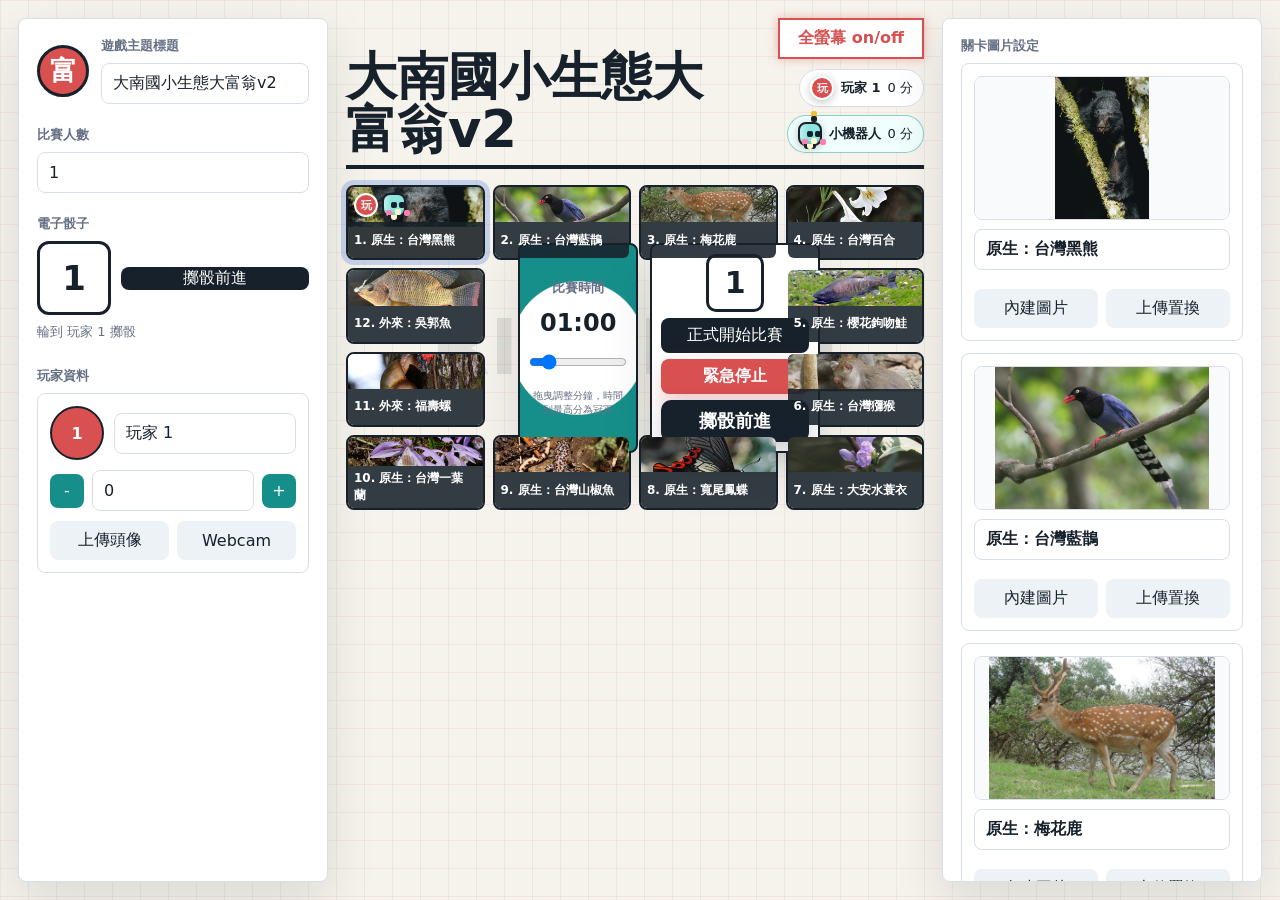
==== commit 2a6f042f: "feat: sync v2 directory with latest root files" ====
--- a/v2/index.html
+++ b/v2/index.html
@@ -4,7 +4,7 @@
     <meta charset="UTF-8" />
     <meta name="viewport" content="width=device-width, initial-scale=1.0" />
     <title>大南國小生態大富翁v2</title>
-    <link rel="stylesheet" href="styles.css?v=20260528-v3-start" />
+    <link rel="stylesheet" href="styles.css?v=20260529-v2-animal-focus" />
   </head>
   <body>
     <div class="app">
@@ -82,6 +82,6 @@
       </div>
     </dialog>
 
-    <script src="app.js?v=20260528-v3-start"></script>
+    <script src="app.js?v=20260529-v2-animal-focus"></script>
   </body>
 </html>
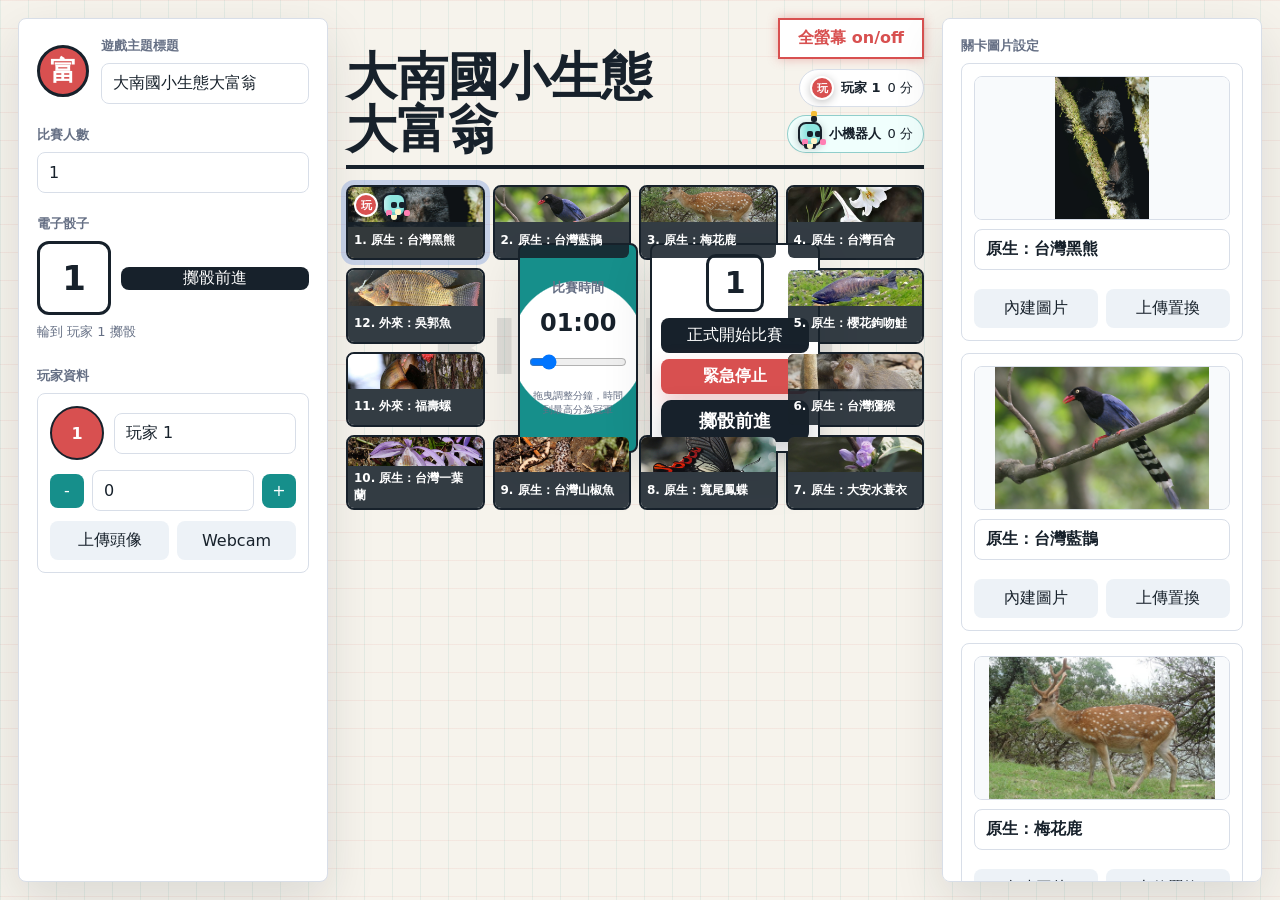
==== commit 6111198b: "feat: change default game title to 大南國小生態大富翁" ====
--- a/v2/index.html
+++ b/v2/index.html
@@ -3,7 +3,7 @@
   <head>
     <meta charset="UTF-8" />
     <meta name="viewport" content="width=device-width, initial-scale=1.0" />
-    <title>大南國小生態大富翁v2</title>
+    <title>大南國小生態大富翁</title>
     <link rel="stylesheet" href="styles.css?v=20260529-v2-animal-focus" />
   </head>
   <body>
@@ -13,7 +13,7 @@
           <span class="mark">富</span>
           <div>
             <label for="gameTitle">遊戲主題標題</label>
-            <input id="gameTitle" type="text" value="大南國小生態大富翁v2" maxlength="24" />
+            <input id="gameTitle" type="text" value="大南國小生態大富翁" maxlength="24" />
           </div>
         </div>
 
@@ -39,7 +39,7 @@
 
       <main class="game-area">
         <header class="game-header">
-          <h1 id="displayTitle">大南國小生態大富翁v2</h1>
+          <h1 id="displayTitle">大南國小生態大富翁</h1>
           <div class="game-header-tools">
             <button id="fullscreenToggle" class="fullscreen-toggle" type="button">全螢幕 on/off</button>
             <div id="leaderboard" class="leaderboard"></div>
